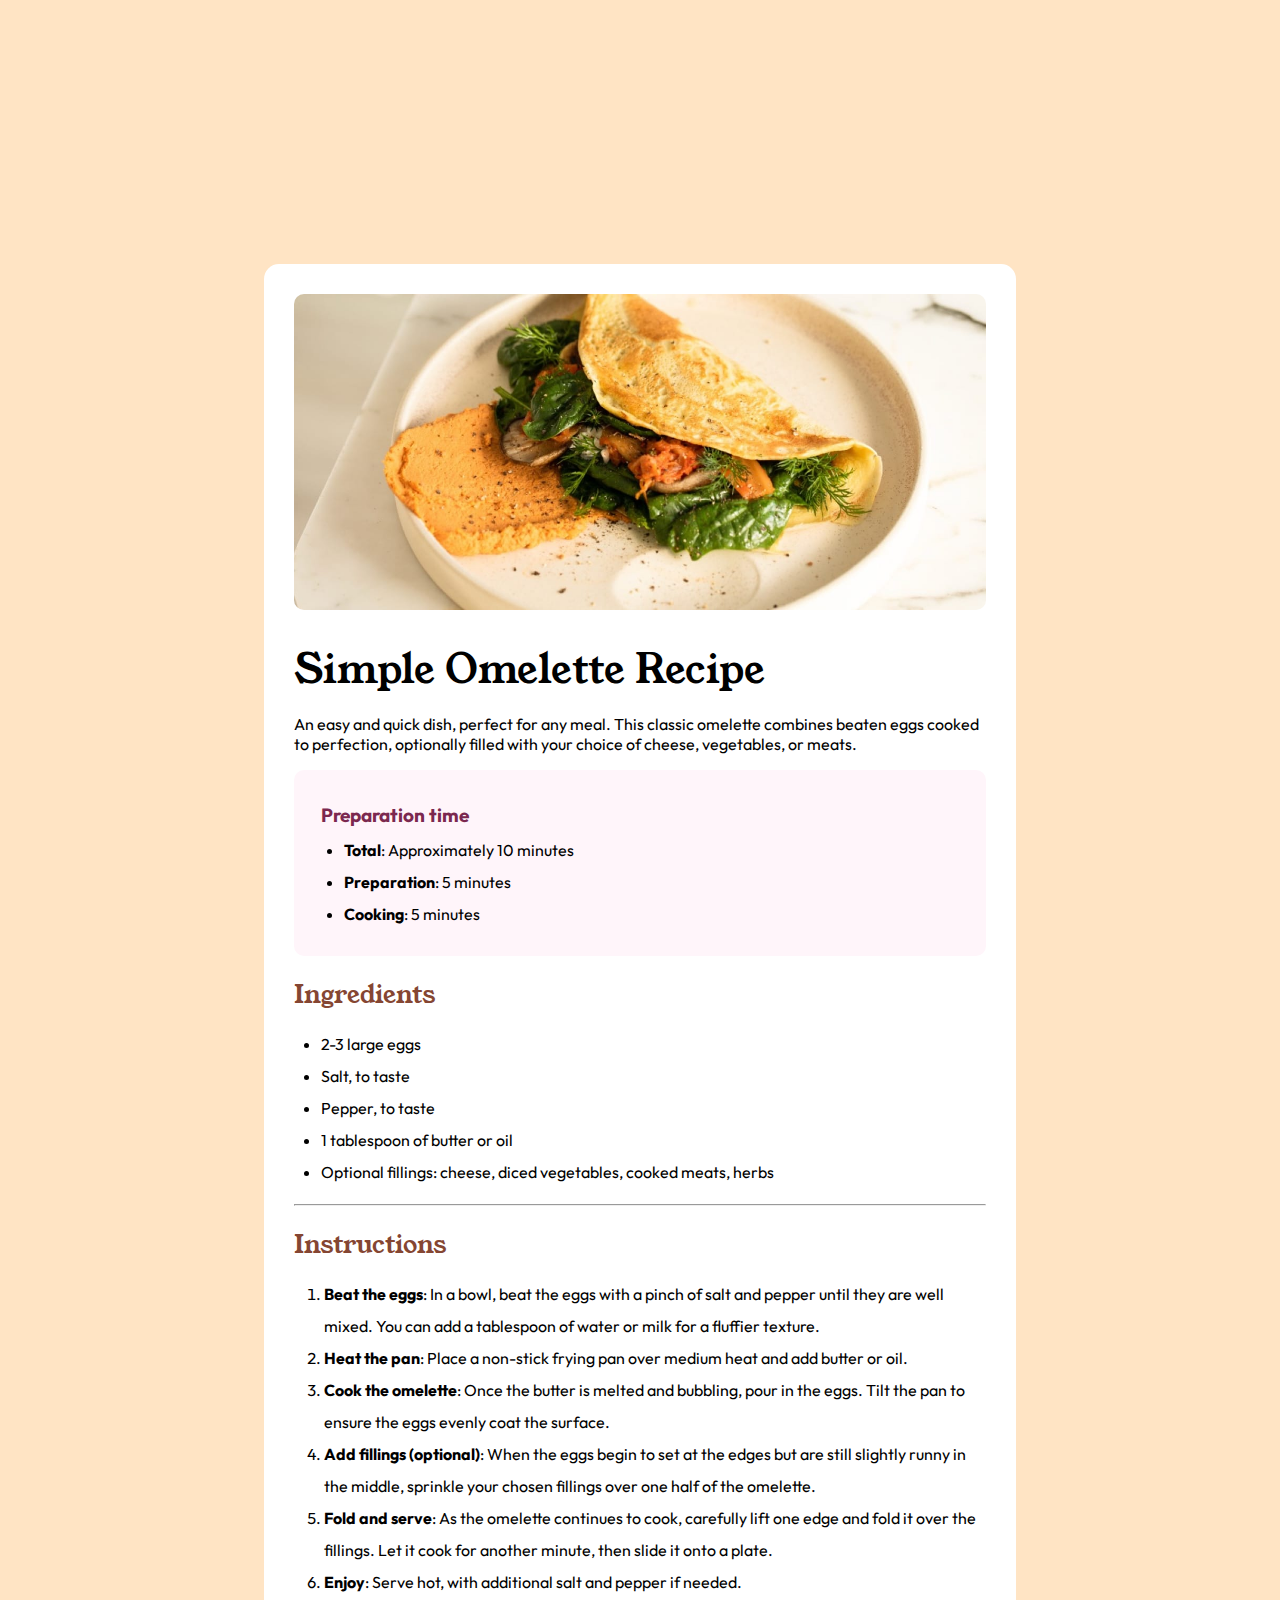
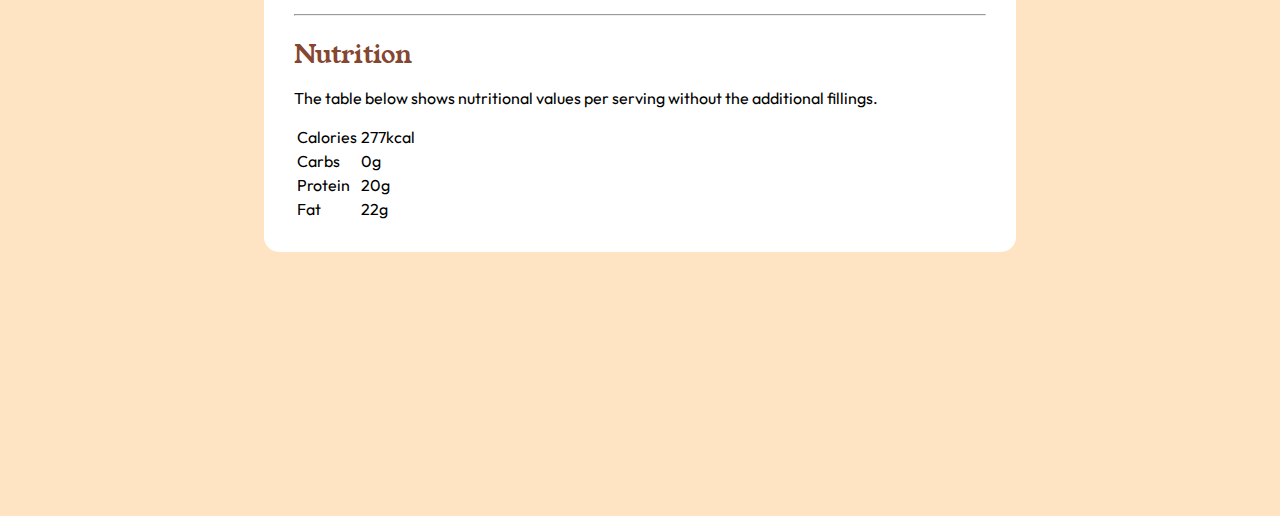
==== index.html @ 5db775a2 "Last commit" ====
<!DOCTYPE html>
<html lang="en">
  <head>
    <meta charset="UTF-8" />
    <meta name="viewport" content="width=device-width, initial-scale=1.0" />
    <!-- displays site properly based on user's device -->
    <link rel="stylesheet" href="styles.css" />
    <link rel="preconnect" href="https://fonts.googleapis.com" />
    <link rel="preconnect" href="https://fonts.gstatic.com" crossorigin />
    <link
      href="https://fonts.googleapis.com/css2?family=Young+Serif&display=swap"
      rel="stylesheet" />
    <link rel="preconnect" href="https://fonts.googleapis.com" />
    <link rel="preconnect" href="https://fonts.gstatic.com" crossorigin />
    <link
      href="https://fonts.googleapis.com/css2?family=Outfit:wght@100..900&family=Young+Serif&display=swap"
      rel="stylesheet" />
    <link
      rel="icon"
      type="image/png"
      sizes="32x32"
      href="./assets/images/favicon-32x32.png" />

    <title>Frontend Mentor | Recipe page</title>
  </head>
  <body>
    <section class="omelette-recipe__container">
      <section class="omelette-intro">
        <div class="omelette-intro-box">
          <img src="assets/images/image-omelette.jpeg" alt="omelette" />
        </div>
        <h1 class="omelette-intro__title">Simple Omelette Recipe</h1>
        <p class="omelette-intro__description">
          An easy and quick dish, perfect for any meal. This classic omelette
          combines beaten eggs cooked to perfection, optionally filled with your
          choice of cheese, vegetables, or meats.
        </p>
        <div class="omelette-intro-prep-time">
          <ul>
            <span class="omelette-intro-prep-time__title"
              ><strong>Preparation time</strong></span
            >
            <li><strong>Total</strong>: Approximately 10 minutes</li>
            <li><strong>Preparation</strong>: 5 minutes</li>
            <li><strong>Cooking</strong>: 5 minutes</li>
          </ul>
        </div>
      </section>
      <section class="omelette-ingredients">
        <h2 class="subheader">Ingredients</h2>
        <ul class="omelette-ingredients-list">
          <li>2-3 large eggs</li>
          <li>Salt, to taste</li>
          <li>Pepper, to taste</li>
          <li>1 tablespoon of butter or oil</li>
          <li>
            Optional fillings: cheese, diced vegetables, cooked meats, herbs
          </li>
        </ul>
        <hr class="line-breaks" />
      </section>
      <section class="omelette-instructions">
        <h2 class="subheader">Instructions</h2>
        <ol class="omelette-instructions-list">
          <li>
            <strong>Beat the eggs</strong>: In a bowl, beat the eggs with a
            pinch of salt and pepper until they are well mixed. You can add a
            tablespoon of water or milk for a fluffier texture.
          </li>
          <li>
            <strong>Heat the pan</strong>: Place a non-stick frying pan over
            medium heat and add butter or oil.
          </li>
          <li>
            <strong>Cook the omelette</strong>: Once the butter is melted and
            bubbling, pour in the eggs. Tilt the pan to ensure the eggs evenly
            coat the surface.
          </li>
          <li>
            <strong>Add fillings (optional)</strong>: When the eggs begin to set at the edges but
            are still slightly runny in the middle, sprinkle your chosen
            fillings over one half of the omelette.
          </li>
          <li>
            <strong>Fold and serve</strong>: As the omelette continues to cook, carefully lift
            one edge and fold it over the fillings. Let it cook for another
            minute, then slide it onto a plate.
          </li>
          <li><strong>Enjoy</strong>: Serve hot, with additional salt and pepper if needed.</li>
        </ol>
      </section>
      <hr class="line-breaks" />
      <section class="omelette-nutrition">
        <h2 class="subheader">Nutrition</h2>
        <p class="omelette-nutrition__description">
          The table below shows nutritional values per serving without the
          additional fillings.
        </p>
        <table class="omelette-nutrition-table">
          <tr>
            <td>Calories</td>
            <td>277kcal</td>
          </tr>
          <tr>
            <td>Carbs</td>
            <td>0g</td>
          </tr>
          <tr>
            <td>Protein</td>
            <td>20g</td>
          </tr>
          <tr>
            <td>Fat</td>
            <td>22g</td>
          </tr>
        </table>
      </section>
    </section>
  </body>
</html>
---- styles.css ----
body {
  padding: 20%;
  background-color: bisque;
}
.omelette-recipe__container {
  background-color: white;
  border-radius: 15px;
  font-family: "outfit", serif;
  padding: 30px;
}
.omelette-intro-box img {
  width: 100%;
  border-radius: 10px;
}
.omelette-intro__title {
  font-family: "young serif", serif;
  font-size: 40px;
  font-weight: 400;
  margin-bottom: 10px;
}
.omelette-intro__description {
  font-family: "outfit", serif;
  font-weight: 400;
  font-size: 16px;
  margin-right: 1px;
}
.omelette-intro-prep-time {
  background-color: hsl(330, 100%, 98%);
  padding: 10px;
  border-radius: 10px;
  font-size: 16px;
  line-height: 2;
}
.omelette-intro-prep-time__title {
  margin-left: -23px;
  font-size: 19px;
  color: hsl(332, 51%, 32%);
  font-weight: 400;
  margin-bottom: 30px;
}

.subheader {
  font-family: "young serif", serif;
  font-size: 25px;
  font-weight: 400;
  color: hsl(14, 45%, 36%);
  margin-bottom: 10px;
}

.omelette-ingredients-list {
  font-size: 16;
  line-height: 2;
  margin-left: -13px;
}

.omelette-instructions-list {
  font-size: 16;
  line-height: 2;
  margin-right: 1px;
  margin-left: -10px;
}
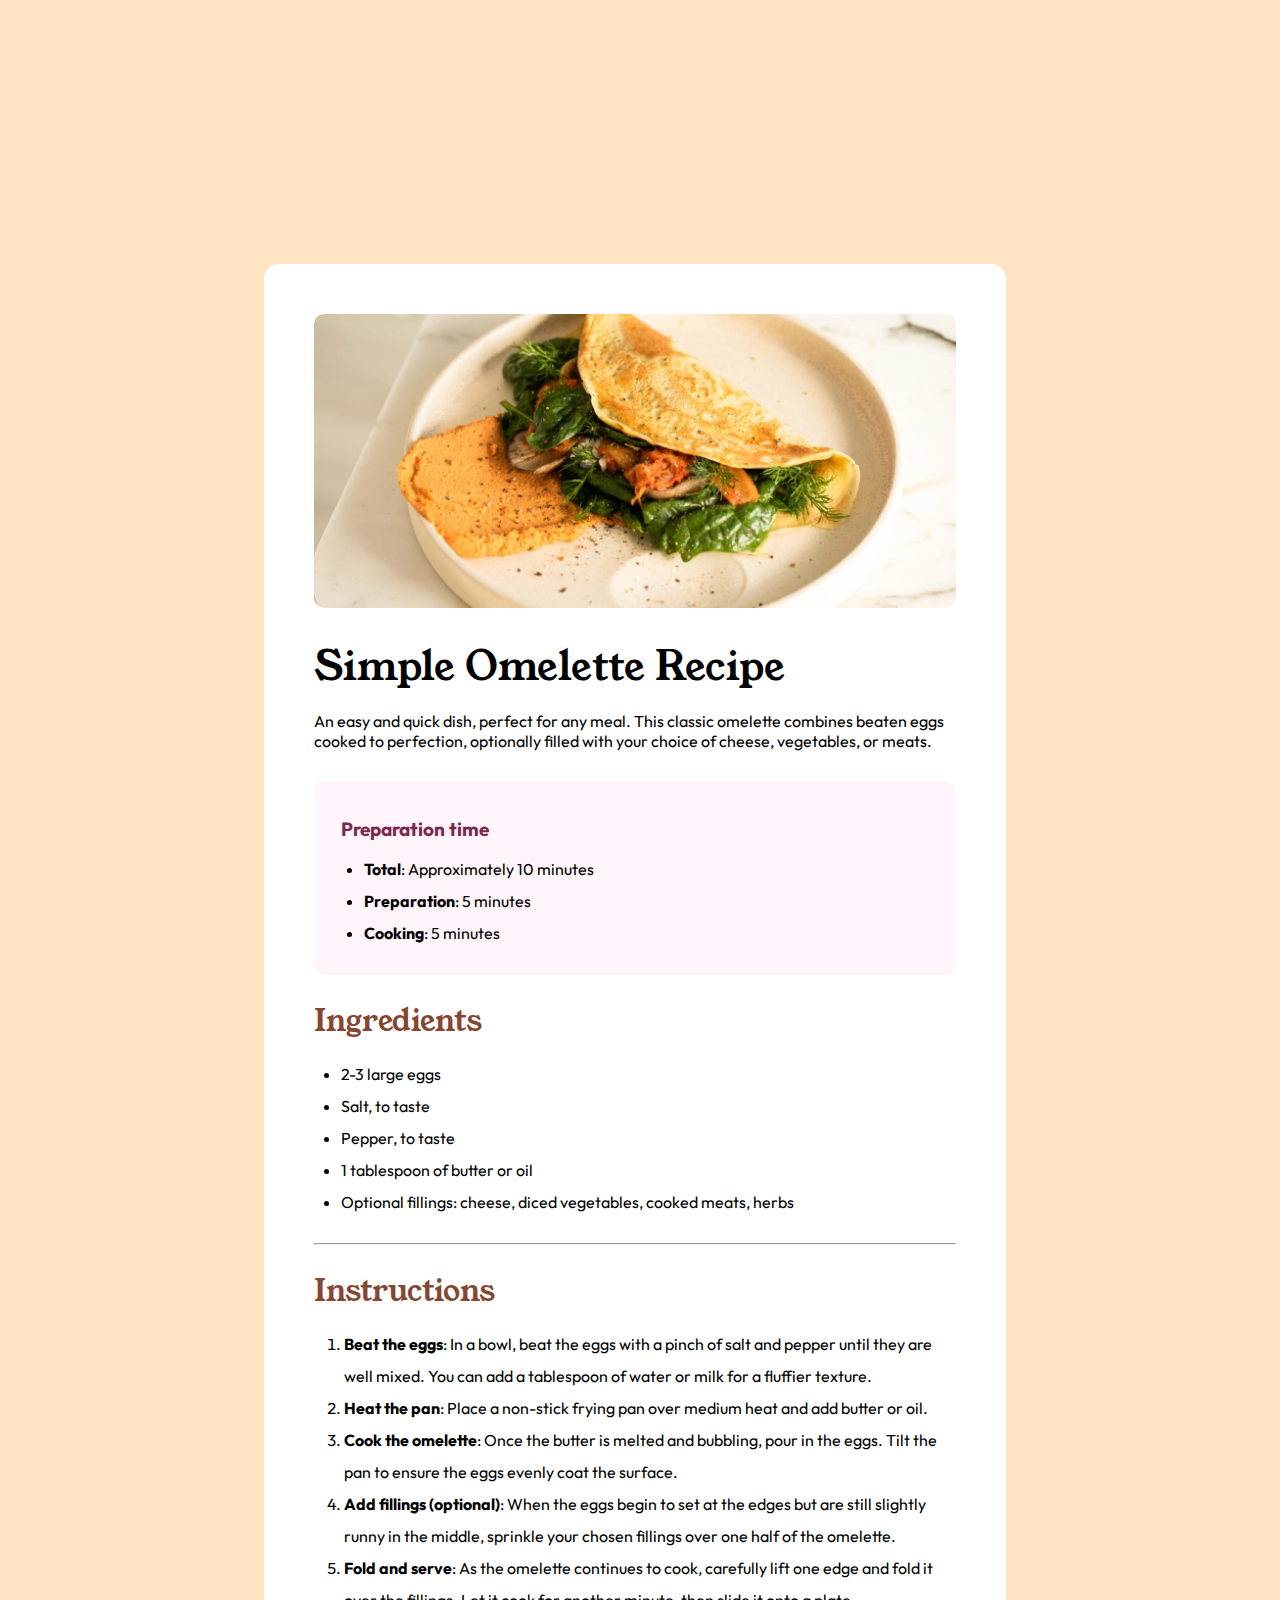
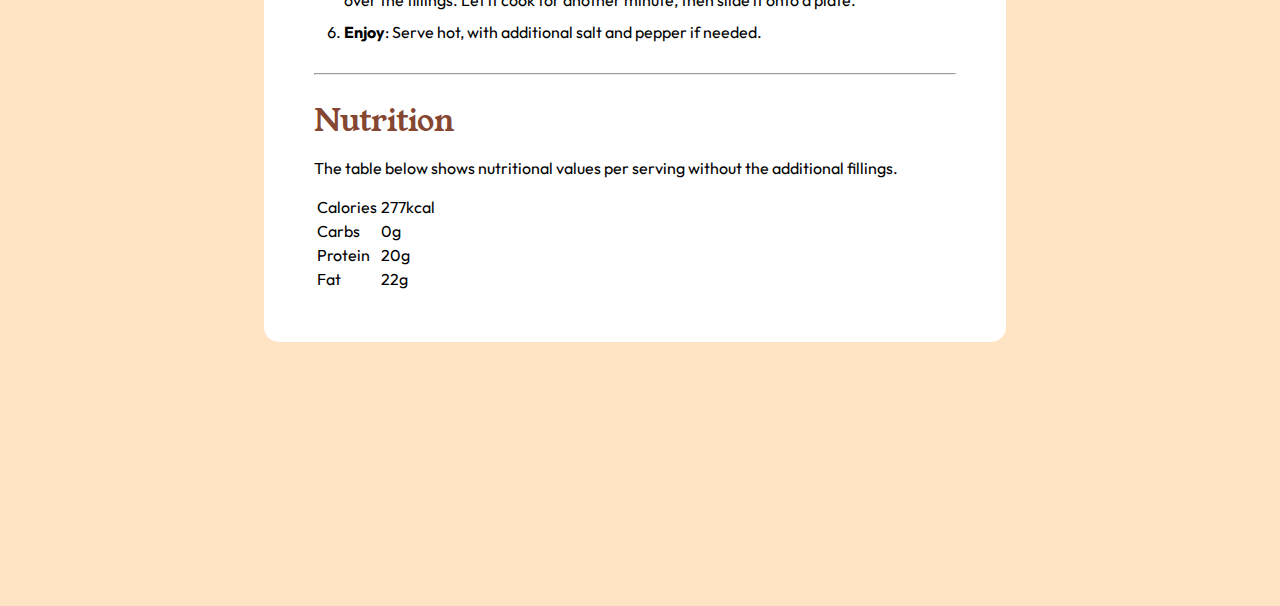
==== commit dd3261da: "sınıflar düzenlendi" ====
--- a/index.html
+++ b/index.html
@@ -20,35 +20,32 @@
       type="image/png"
       sizes="32x32"
       href="./assets/images/favicon-32x32.png" />
-
     <title>Frontend Mentor | Recipe page</title>
   </head>
+
   <body>
     <section class="omelette-recipe__container">
       <section class="omelette-intro">
-        <div class="omelette-intro-box">
-          <img src="assets/images/image-omelette.jpeg" alt="omelette" />
-        </div>
-        <h1 class="omelette-intro__title">Simple Omelette Recipe</h1>
-        <p class="omelette-intro__description">
+        <img src="assets/images/image-omelette.jpeg" alt="omelette" />
+        <h1>Simple Omelette Recipe</h1>
+        <p>
           An easy and quick dish, perfect for any meal. This classic omelette
           combines beaten eggs cooked to perfection, optionally filled with your
           choice of cheese, vegetables, or meats.
         </p>
         <div class="omelette-intro-prep-time">
           <ul>
-            <span class="omelette-intro-prep-time__title"
-              ><strong>Preparation time</strong></span
-            >
+            <h3><strong>Preparation time</strong></h3>
             <li><strong>Total</strong>: Approximately 10 minutes</li>
             <li><strong>Preparation</strong>: 5 minutes</li>
             <li><strong>Cooking</strong>: 5 minutes</li>
           </ul>
         </div>
       </section>
+
       <section class="omelette-ingredients">
-        <h2 class="subheader">Ingredients</h2>
-        <ul class="omelette-ingredients-list">
+        <h2>Ingredients</h2>
+        <ul>
           <li>2-3 large eggs</li>
           <li>Salt, to taste</li>
           <li>Pepper, to taste</li>
@@ -57,11 +54,12 @@
             Optional fillings: cheese, diced vegetables, cooked meats, herbs
           </li>
         </ul>
-        <hr class="line-breaks" />
+        <hr />
       </section>
+
       <section class="omelette-instructions">
-        <h2 class="subheader">Instructions</h2>
-        <ol class="omelette-instructions-list">
+        <h2>Instructions</h2>
+        <ol>
           <li>
             <strong>Beat the eggs</strong>: In a bowl, beat the eggs with a
             pinch of salt and pepper until they are well mixed. You can add a
@@ -77,26 +75,31 @@
             coat the surface.
           </li>
           <li>
-            <strong>Add fillings (optional)</strong>: When the eggs begin to set at the edges but
-            are still slightly runny in the middle, sprinkle your chosen
-            fillings over one half of the omelette.
+            <strong>Add fillings (optional)</strong>: When the eggs begin to set
+            at the edges but are still slightly runny in the middle, sprinkle
+            your chosen fillings over one half of the omelette.
           </li>
           <li>
-            <strong>Fold and serve</strong>: As the omelette continues to cook, carefully lift
-            one edge and fold it over the fillings. Let it cook for another
-            minute, then slide it onto a plate.
+            <strong>Fold and serve</strong>: As the omelette continues to cook,
+            carefully lift one edge and fold it over the fillings. Let it cook
+            for another minute, then slide it onto a plate.
           </li>
-          <li><strong>Enjoy</strong>: Serve hot, with additional salt and pepper if needed.</li>
+          <li>
+            <strong>Enjoy</strong>: Serve hot, with additional salt and pepper
+            if needed.
+          </li>
         </ol>
       </section>
-      <hr class="line-breaks" />
+
+      <hr />
+
       <section class="omelette-nutrition">
-        <h2 class="subheader">Nutrition</h2>
-        <p class="omelette-nutrition__description">
+        <h2>Nutrition</h2>
+        <p>
           The table below shows nutritional values per serving without the
           additional fillings.
         </p>
-        <table class="omelette-nutrition-table">
+        <table>
           <tr>
             <td>Calories</td>
             <td>277kcal</td>
--- a/styles.css
+++ b/styles.css
@@ -6,24 +6,34 @@
   background-color: white;
   border-radius: 15px;
   font-family: "outfit", serif;
-  padding: 30px;
+  font-weight: 400;
+  font-size: 16px;
+  margin-right: 10px;
+  padding: 50px;
 }
-.omelette-intro-box img {
+h1 {
+  font-family: "young serif", serif;
+  font-weight: 400;
+  font-size: 40px;
+  margin-bottom: 10px;
+}
+h2 {
+  font-family: "young serif", serif;
+  font-size: 30px;
+  font-weight: 400;
+  color: hsl(14, 45%, 36%);
+  margin-bottom: 10px;
+}
+
+.omelette-intro img {
   width: 100%;
   border-radius: 10px;
 }
-.omelette-intro__title {
-  font-family: "young serif", serif;
-  font-size: 40px;
-  font-weight: 400;
-  margin-bottom: 10px;
+
+.omelette-intro p {
+  margin-bottom: 30px;
 }
-.omelette-intro__description {
-  font-family: "outfit", serif;
-  font-weight: 400;
-  font-size: 16px;
-  margin-right: 1px;
-}
+
 .omelette-intro-prep-time {
   background-color: hsl(330, 100%, 98%);
   padding: 10px;
@@ -31,31 +41,32 @@
   font-size: 16px;
   line-height: 2;
 }
-.omelette-intro-prep-time__title {
+.omelette-intro-prep-time h3 {
   margin-left: -23px;
   font-size: 19px;
   color: hsl(332, 51%, 32%);
   font-weight: 400;
-  margin-bottom: 30px;
+  margin-bottom: 5px;
 }
 
-.subheader {
-  font-family: "young serif", serif;
-  font-size: 25px;
-  font-weight: 400;
-  color: hsl(14, 45%, 36%);
-  margin-bottom: 10px;
-}
-
-.omelette-ingredients-list {
+.omelette-ingredients ul {
   font-size: 16;
   line-height: 2;
   margin-left: -13px;
 }
 
-.omelette-instructions-list {
+hr {
+  margin-top: 25px;
+}
+
+.omelette-instructions ol {
   font-size: 16;
   line-height: 2;
-  margin-right: 1px;
+  margin-right: 10px;
   margin-left: -10px;
 }
+
+
+.omelette-nutrition table {
+font-size: 16px;
+}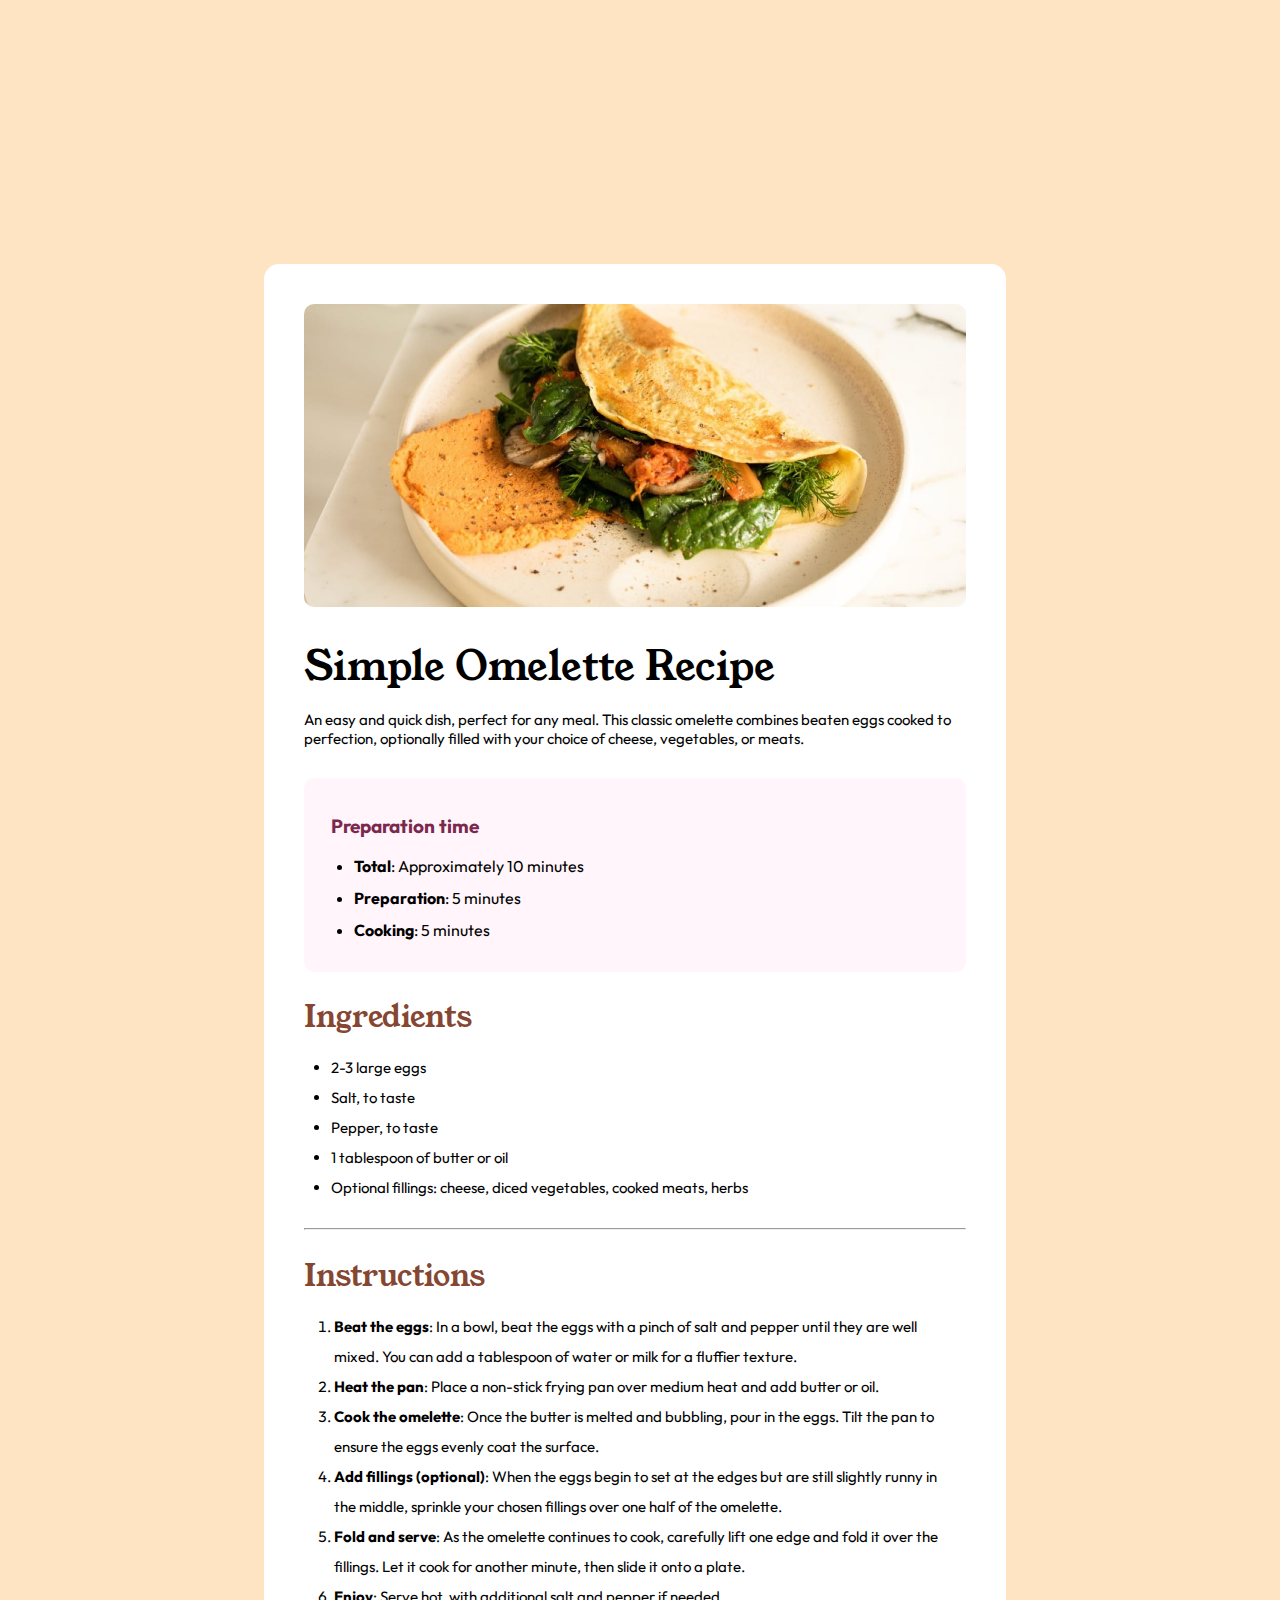
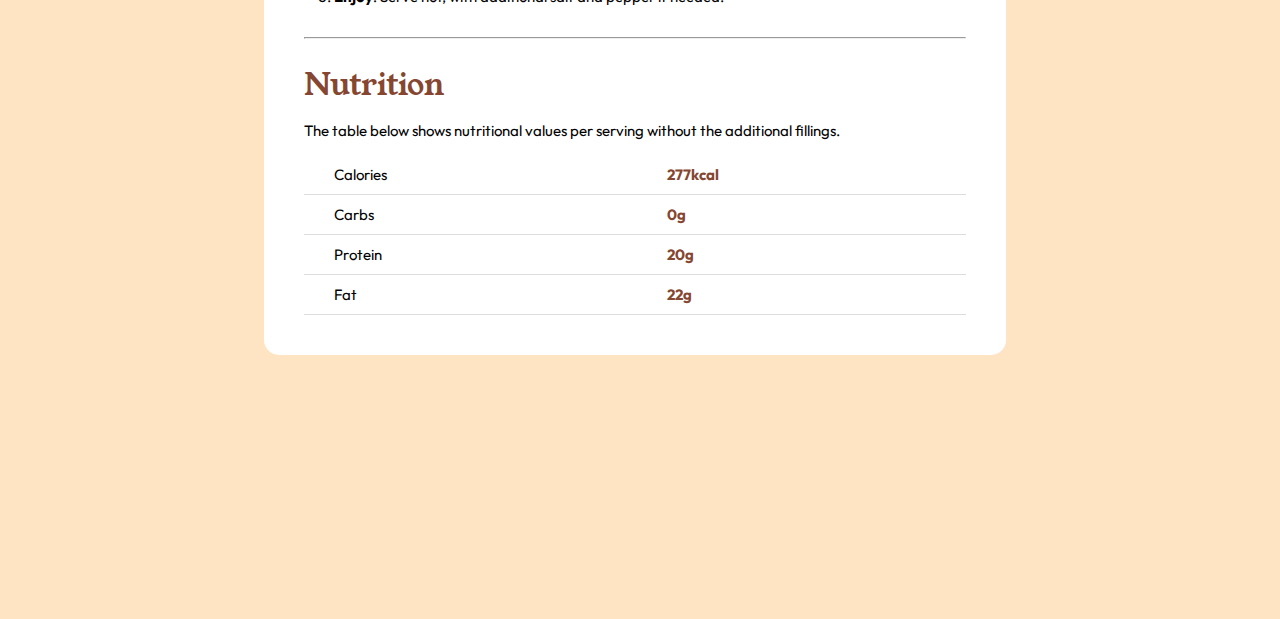
==== commit 0a5e8982: "Son tablo düzeltmeleri yapıldı" ====
--- a/index.html
+++ b/index.html
@@ -102,19 +102,19 @@
         <table>
           <tr>
             <td>Calories</td>
-            <td>277kcal</td>
+            <td class="table-red"><strong>277kcal</strong></td>
           </tr>
           <tr>
             <td>Carbs</td>
-            <td>0g</td>
+            <td class="table-red"><strong>0g</strong></td>
           </tr>
           <tr>
             <td>Protein</td>
-            <td>20g</td>
+            <td class="table-red"><strong>20g</strong></td>
           </tr>
-          <tr>
+          <tr >
             <td>Fat</td>
-            <td>22g</td>
+            <td class="table-red"><strong>22g</strong></td>
           </tr>
         </table>
       </section>
--- a/styles.css
+++ b/styles.css
@@ -7,9 +7,9 @@
   border-radius: 15px;
   font-family: "outfit", serif;
   font-weight: 400;
-  font-size: 16px;
+  font-size: 15px;
   margin-right: 10px;
-  padding: 50px;
+  padding: 40px;
 }
 h1 {
   font-family: "young serif", serif;
@@ -66,7 +66,22 @@
   margin-left: -10px;
 }
 
+table {
+  border-collapse: collapse;
+  width: 100%;
+}
+td {
+  border: 1px solid #dddddd;
+  border-left: none;
+  border-right: none;
+  border-top: none;
 
-.omelette-nutrition table {
-font-size: 16px;
-}+  text-align: left;
+  text-indent: 20px;
+
+  padding: 10px;
+}
+
+.table-red {
+  color: hsl(14, 45%, 36%);
+}
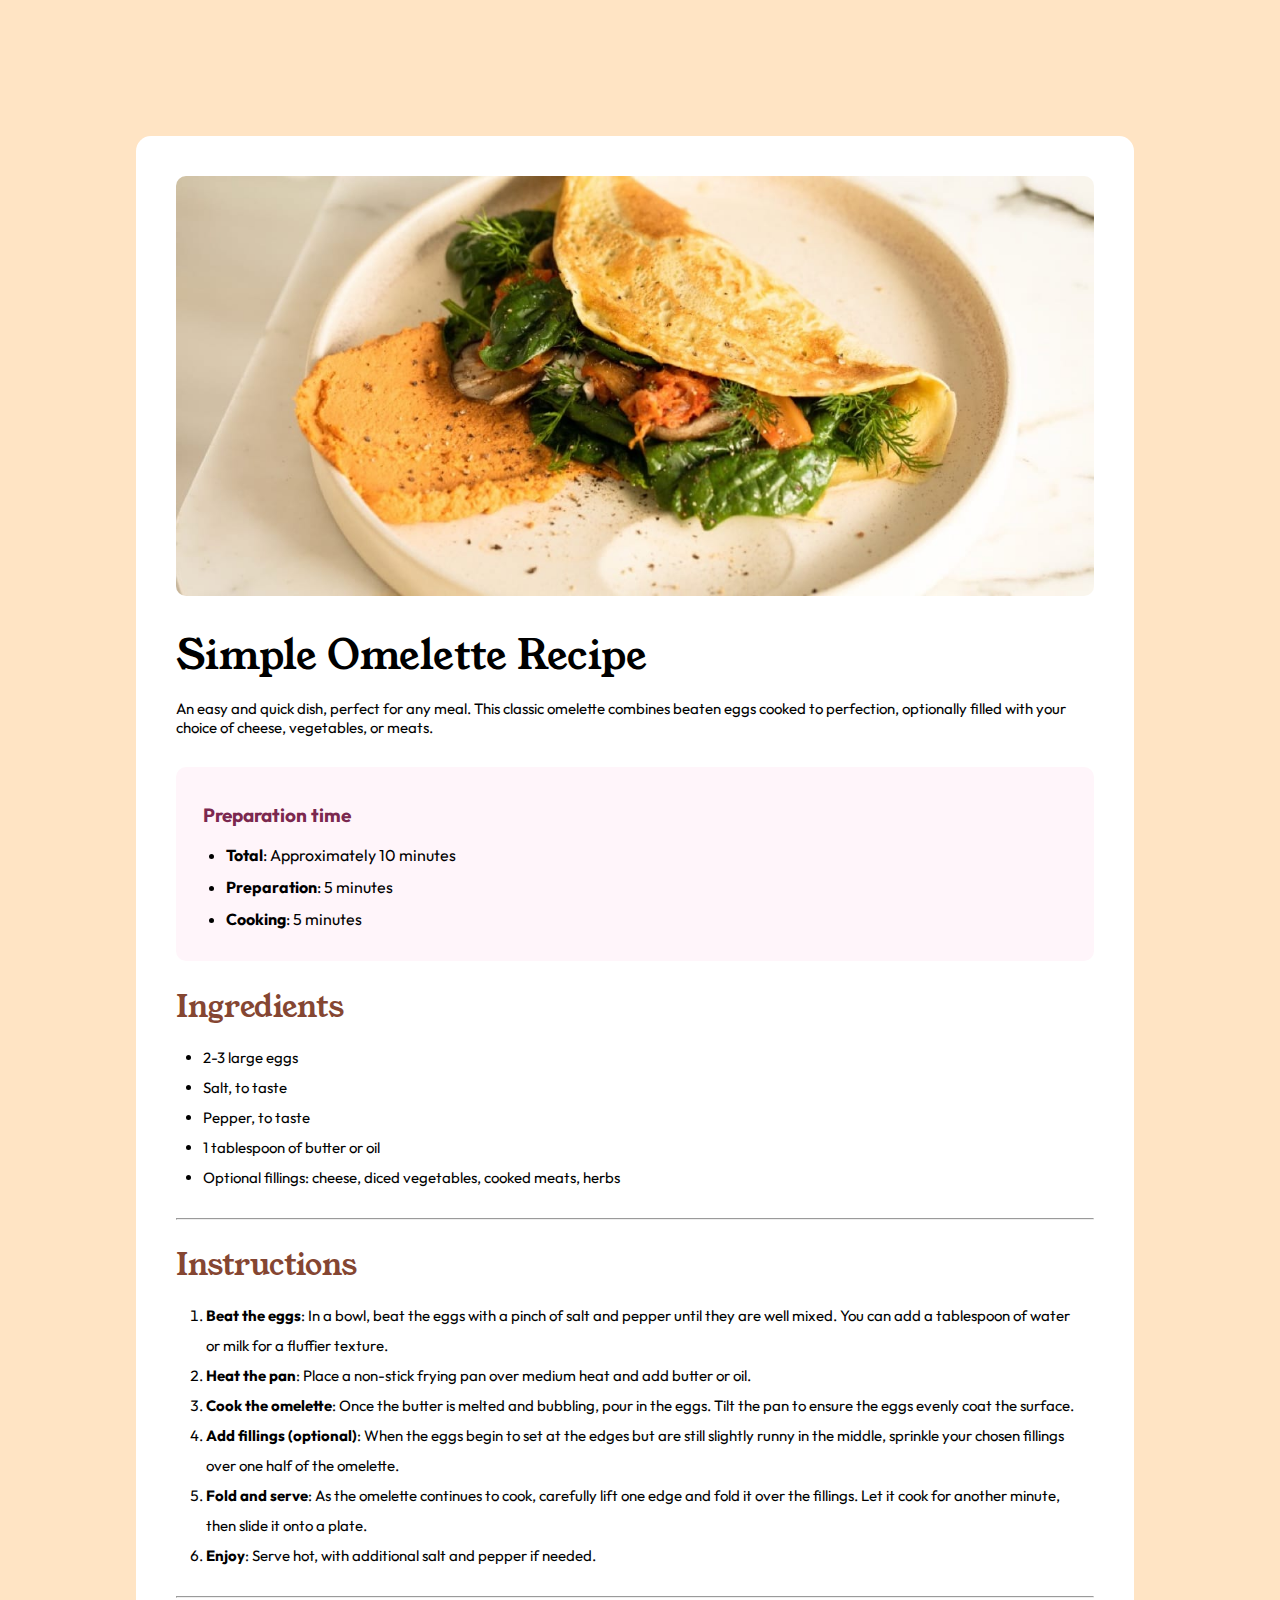
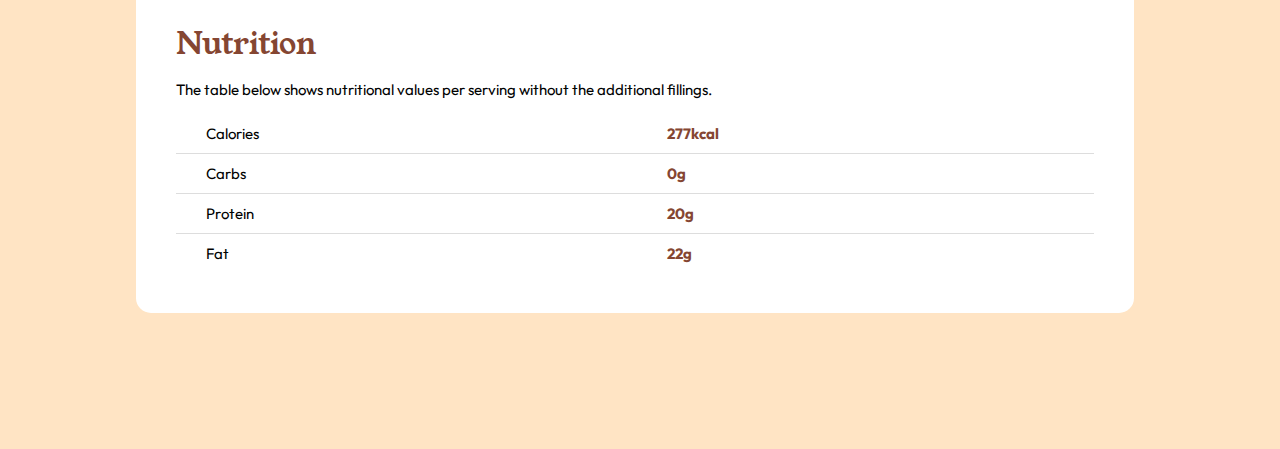
==== commit b49703cb: "table border change" ====
--- a/index.html
+++ b/index.html
@@ -112,7 +112,7 @@
             <td>Protein</td>
             <td class="table-red"><strong>20g</strong></td>
           </tr>
-          <tr >
+          <tr class="omelette-nutrition__tr">
             <td>Fat</td>
             <td class="table-red"><strong>22g</strong></td>
           </tr>
--- a/styles.css
+++ b/styles.css
@@ -1,5 +1,5 @@
 body {
-  padding: 20%;
+  padding: 10%;
   background-color: bisque;
 }
 .omelette-recipe__container {
@@ -85,3 +85,6 @@
 .table-red {
   color: hsl(14, 45%, 36%);
 }
+.omelette-nutrition__tr {
+  border-bottom: hidden;
+}
